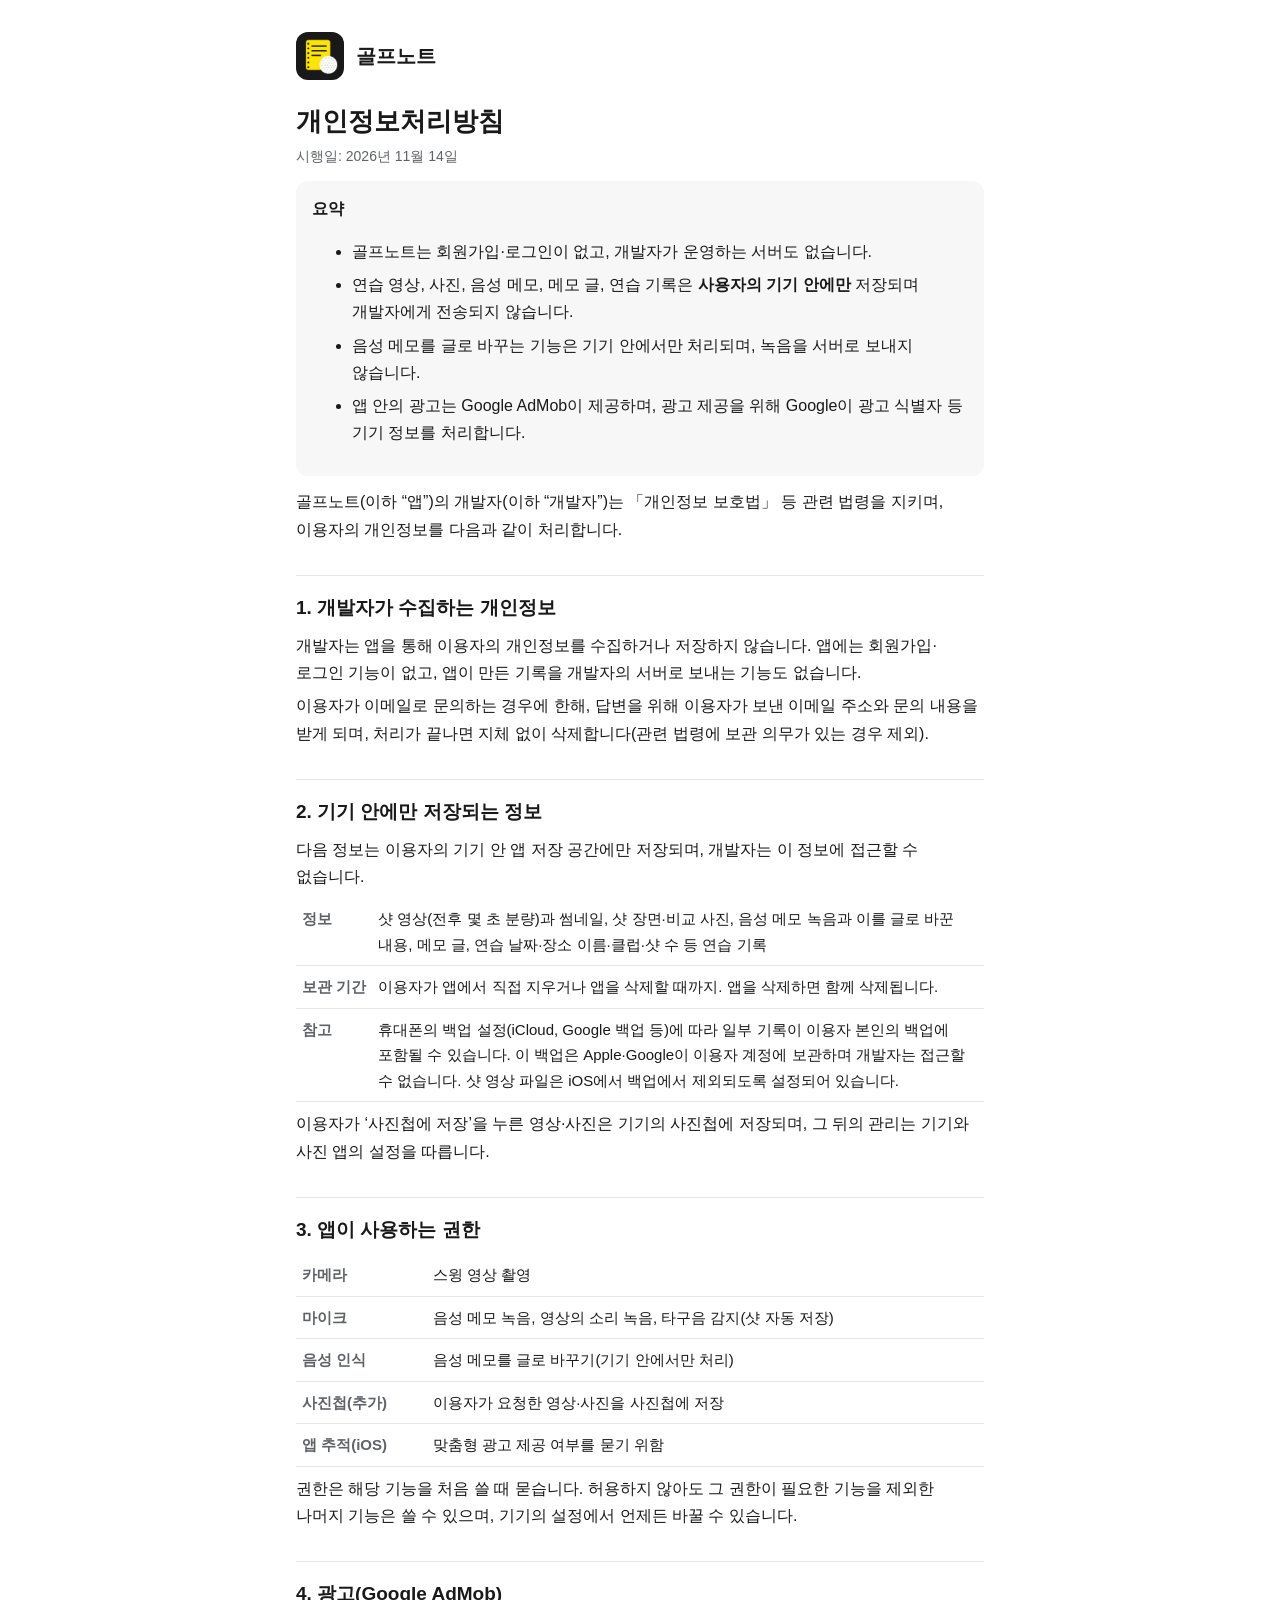
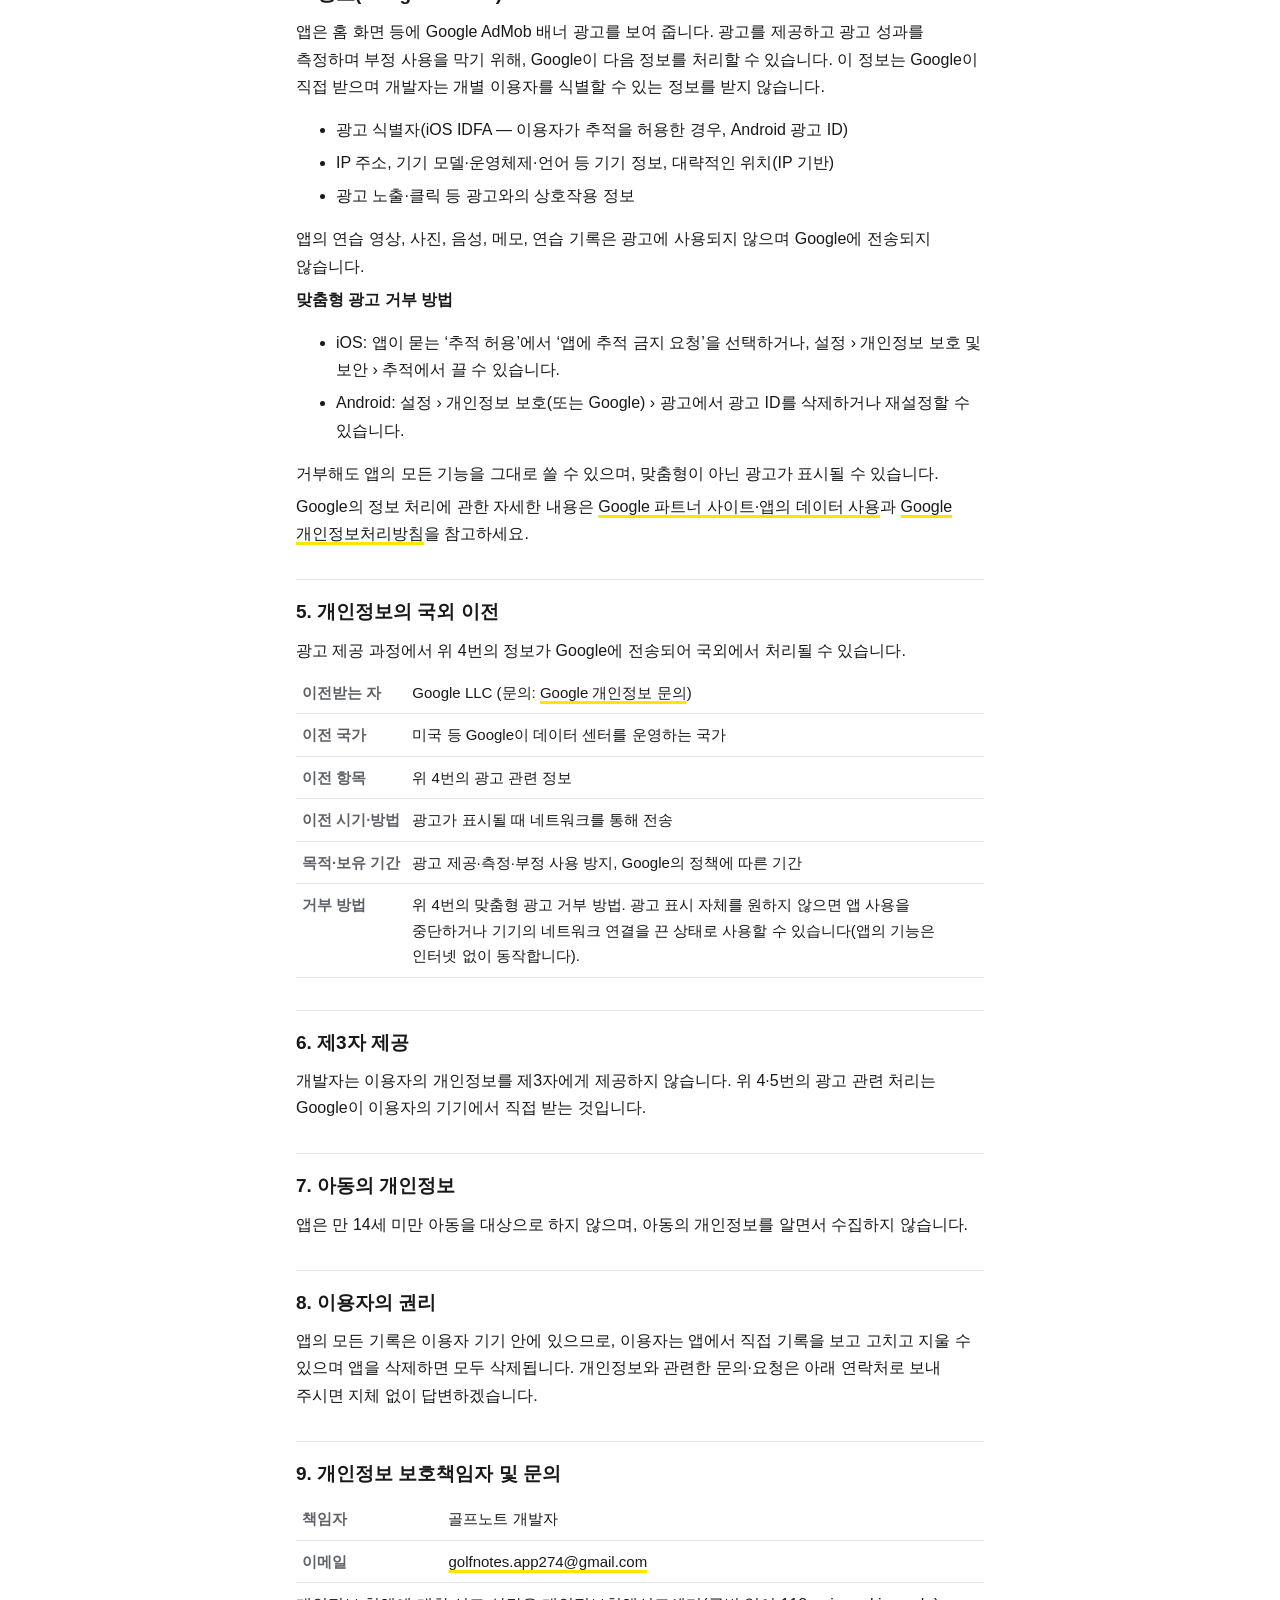
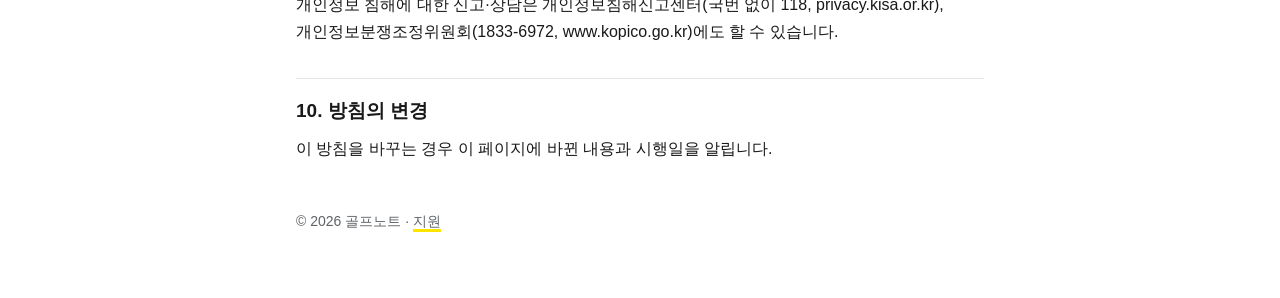
==== privacy.html @ d150ccf9 "골프노트 지원·개인정보처리방침·app-ads.txt Co-Authored-By: Claude Opus 5.5 <noreply@anthropic.com>" ====
<!doctype html>
<html lang="ko">
<head>
<meta charset="utf-8">
<meta name="viewport" content="width=device-width, initial-scale=1">
<title>골프노트 개인정보처리방침</title>
<link rel="icon" href="icon.png">
<link rel="stylesheet" href="style.css">
</head>
<body>
<main>
<header><img src="icon.png" alt=""><a href="./">골프노트</a></header>

<h1>개인정보처리방침</h1>
<p class="muted">시행일: 2026년 11월 14일</p>

<div class="box">
<strong>요약</strong>
<ul>
<li>골프노트는 회원가입·로그인이 없고, 개발자가 운영하는 서버도 없습니다.</li>
<li>연습 영상, 사진, 음성 메모, 메모 글, 연습 기록은 <strong>사용자의 기기 안에만</strong> 저장되며 개발자에게 전송되지 않습니다.</li>
<li>음성 메모를 글로 바꾸는 기능은 기기 안에서만 처리되며, 녹음을 서버로 보내지 않습니다.</li>
<li>앱 안의 광고는 Google AdMob이 제공하며, 광고 제공을 위해 Google이 광고 식별자 등 기기 정보를 처리합니다.</li>
</ul>
</div>

<p>골프노트(이하 “앱”)의 개발자(이하 “개발자”)는 「개인정보 보호법」 등 관련 법령을 지키며, 이용자의 개인정보를 다음과 같이 처리합니다.</p>

<h2>1. 개발자가 수집하는 개인정보</h2>
<p>개발자는 앱을 통해 이용자의 개인정보를 수집하거나 저장하지 않습니다. 앱에는 회원가입·로그인 기능이 없고, 앱이 만든 기록을 개발자의 서버로 보내는 기능도 없습니다.</p>
<p>이용자가 이메일로 문의하는 경우에 한해, 답변을 위해 이용자가 보낸 이메일 주소와 문의 내용을 받게 되며, 처리가 끝나면 지체 없이 삭제합니다(관련 법령에 보관 의무가 있는 경우 제외).</p>

<h2>2. 기기 안에만 저장되는 정보</h2>
<p>다음 정보는 이용자의 기기 안 앱 저장 공간에만 저장되며, 개발자는 이 정보에 접근할 수 없습니다.</p>
<table>
<tr><th>정보</th><td>샷 영상(전후 몇 초 분량)과 썸네일, 샷 장면·비교 사진, 음성 메모 녹음과 이를 글로 바꾼 내용, 메모 글, 연습 날짜·장소 이름·클럽·샷 수 등 연습 기록</td></tr>
<tr><th>보관 기간</th><td>이용자가 앱에서 직접 지우거나 앱을 삭제할 때까지. 앱을 삭제하면 함께 삭제됩니다.</td></tr>
<tr><th>참고</th><td>휴대폰의 백업 설정(iCloud, Google 백업 등)에 따라 일부 기록이 이용자 본인의 백업에 포함될 수 있습니다. 이 백업은 Apple·Google이 이용자 계정에 보관하며 개발자는 접근할 수 없습니다. 샷 영상 파일은 iOS에서 백업에서 제외되도록 설정되어 있습니다.</td></tr>
</table>
<p>이용자가 ‘사진첩에 저장’을 누른 영상·사진은 기기의 사진첩에 저장되며, 그 뒤의 관리는 기기와 사진 앱의 설정을 따릅니다.</p>

<h2>3. 앱이 사용하는 권한</h2>
<table>
<tr><th>카메라</th><td>스윙 영상 촬영</td></tr>
<tr><th>마이크</th><td>음성 메모 녹음, 영상의 소리 녹음, 타구음 감지(샷 자동 저장)</td></tr>
<tr><th>음성 인식</th><td>음성 메모를 글로 바꾸기(기기 안에서만 처리)</td></tr>
<tr><th>사진첩(추가)</th><td>이용자가 요청한 영상·사진을 사진첩에 저장</td></tr>
<tr><th>앱 추적(iOS)</th><td>맞춤형 광고 제공 여부를 묻기 위함</td></tr>
</table>
<p>권한은 해당 기능을 처음 쓸 때 묻습니다. 허용하지 않아도 그 권한이 필요한 기능을 제외한 나머지 기능은 쓸 수 있으며, 기기의 설정에서 언제든 바꿀 수 있습니다.</p>

<h2>4. 광고(Google AdMob)</h2>
<p>앱은 홈 화면 등에 Google AdMob 배너 광고를 보여 줍니다. 광고를 제공하고 광고 성과를 측정하며 부정 사용을 막기 위해, Google이 다음 정보를 처리할 수 있습니다. 이 정보는 Google이 직접 받으며 개발자는 개별 이용자를 식별할 수 있는 정보를 받지 않습니다.</p>
<ul>
<li>광고 식별자(iOS IDFA — 이용자가 추적을 허용한 경우, Android 광고 ID)</li>
<li>IP 주소, 기기 모델·운영체제·언어 등 기기 정보, 대략적인 위치(IP 기반)</li>
<li>광고 노출·클릭 등 광고와의 상호작용 정보</li>
</ul>
<p>앱의 연습 영상, 사진, 음성, 메모, 연습 기록은 광고에 사용되지 않으며 Google에 전송되지 않습니다.</p>
<p><strong>맞춤형 광고 거부 방법</strong></p>
<ul>
<li>iOS: 앱이 묻는 ‘추적 허용’에서 ‘앱에 추적 금지 요청’을 선택하거나, 설정 › 개인정보 보호 및 보안 › 추적에서 끌 수 있습니다.</li>
<li>Android: 설정 › 개인정보 보호(또는 Google) › 광고에서 광고 ID를 삭제하거나 재설정할 수 있습니다.</li>
</ul>
<p>거부해도 앱의 모든 기능을 그대로 쓸 수 있으며, 맞춤형이 아닌 광고가 표시될 수 있습니다.</p>
<p>Google의 정보 처리에 관한 자세한 내용은 <a href="https://policies.google.com/technologies/partner-sites?hl=ko">Google 파트너 사이트·앱의 데이터 사용</a>과 <a href="https://policies.google.com/privacy?hl=ko">Google 개인정보처리방침</a>을 참고하세요.</p>

<h2>5. 개인정보의 국외 이전</h2>
<p>광고 제공 과정에서 위 4번의 정보가 Google에 전송되어 국외에서 처리될 수 있습니다.</p>
<table>
<tr><th>이전받는 자</th><td>Google LLC (문의: <a href="https://support.google.com/policies/contact/general_privacy_form">Google 개인정보 문의</a>)</td></tr>
<tr><th>이전 국가</th><td>미국 등 Google이 데이터 센터를 운영하는 국가</td></tr>
<tr><th>이전 항목</th><td>위 4번의 광고 관련 정보</td></tr>
<tr><th>이전 시기·방법</th><td>광고가 표시될 때 네트워크를 통해 전송</td></tr>
<tr><th>목적·보유 기간</th><td>광고 제공·측정·부정 사용 방지, Google의 정책에 따른 기간</td></tr>
<tr><th>거부 방법</th><td>위 4번의 맞춤형 광고 거부 방법. 광고 표시 자체를 원하지 않으면 앱 사용을 중단하거나 기기의 네트워크 연결을 끈 상태로 사용할 수 있습니다(앱의 기능은 인터넷 없이 동작합니다).</td></tr>
</table>

<h2>6. 제3자 제공</h2>
<p>개발자는 이용자의 개인정보를 제3자에게 제공하지 않습니다. 위 4·5번의 광고 관련 처리는 Google이 이용자의 기기에서 직접 받는 것입니다.</p>

<h2>7. 아동의 개인정보</h2>
<p>앱은 만 14세 미만 아동을 대상으로 하지 않으며, 아동의 개인정보를 알면서 수집하지 않습니다.</p>

<h2>8. 이용자의 권리</h2>
<p>앱의 모든 기록은 이용자 기기 안에 있으므로, 이용자는 앱에서 직접 기록을 보고 고치고 지울 수 있으며 앱을 삭제하면 모두 삭제됩니다. 개인정보와 관련한 문의·요청은 아래 연락처로 보내 주시면 지체 없이 답변하겠습니다.</p>

<h2>9. 개인정보 보호책임자 및 문의</h2>
<table>
<tr><th>책임자</th><td>골프노트 개발자</td></tr>
<tr><th>이메일</th><td><a href="mailto:golfnotes.app274@gmail.com">golfnotes.app274@gmail.com</a></td></tr>
</table>
<p>개인정보 침해에 대한 신고·상담은 개인정보침해신고센터(국번 없이 118, privacy.kisa.or.kr), 개인정보분쟁조정위원회(1833-6972, www.kopico.go.kr)에도 할 수 있습니다.</p>

<h2>10. 방침의 변경</h2>
<p>이 방침을 바꾸는 경우 이 페이지에 바뀐 내용과 시행일을 알립니다.</p>

<footer>© 2026 골프노트 · <a href="./">지원</a></footer>
</main>
</body>
</html>
---- style.css ----
:root { --bg:#ffffff; --fg:#191919; --muted:#5f6368; --line:#e6e6e6; --accent:#fee500; --card:#f7f7f8; }
@media (prefers-color-scheme: dark) { :root { --bg:#191919; --fg:#f2f2f2; --muted:#a8a8a8; --line:#333; --card:#232323; } }
* { box-sizing: border-box; }
body { margin:0; background:var(--bg); color:var(--fg); font:16px/1.7 -apple-system, BlinkMacSystemFont, "Apple SD Gothic Neo", "Noto Sans KR", sans-serif; word-break: keep-all; }
main { max-width: 720px; margin: 0 auto; padding: 32px 16px 64px; }
header { display:flex; align-items:center; gap:12px; margin-bottom: 24px; }
header img { width:48px; height:48px; border-radius:12px; }
header a { color:inherit; text-decoration:none; font-weight:700; font-size:20px; }
h1 { font-size: 26px; line-height:1.35; margin: 8px 0 4px; }
h2 { font-size: 19px; margin: 32px 0 8px; padding-top: 16px; border-top: 1px solid var(--line); }
p, li { margin: 6px 0; }
.muted { color: var(--muted); font-size: 14px; }
.box { background: var(--card); border-radius: 12px; padding: 14px 16px; margin: 12px 0; }
table { width:100%; border-collapse: collapse; font-size: 15px; margin: 8px 0; }
th, td { text-align:left; vertical-align: top; padding: 8px 6px; border-bottom: 1px solid var(--line); }
th { white-space: nowrap; color: var(--muted); font-weight: 600; }
a { color: inherit; text-decoration-color: var(--accent); text-decoration-thickness: 3px; text-underline-offset: 3px; }
.btn { display:inline-block; background: var(--accent); color:#191919; padding: 10px 16px; border-radius: 10px; font-weight: 700; text-decoration: none; }
footer { margin-top: 48px; color: var(--muted); font-size: 14px; }
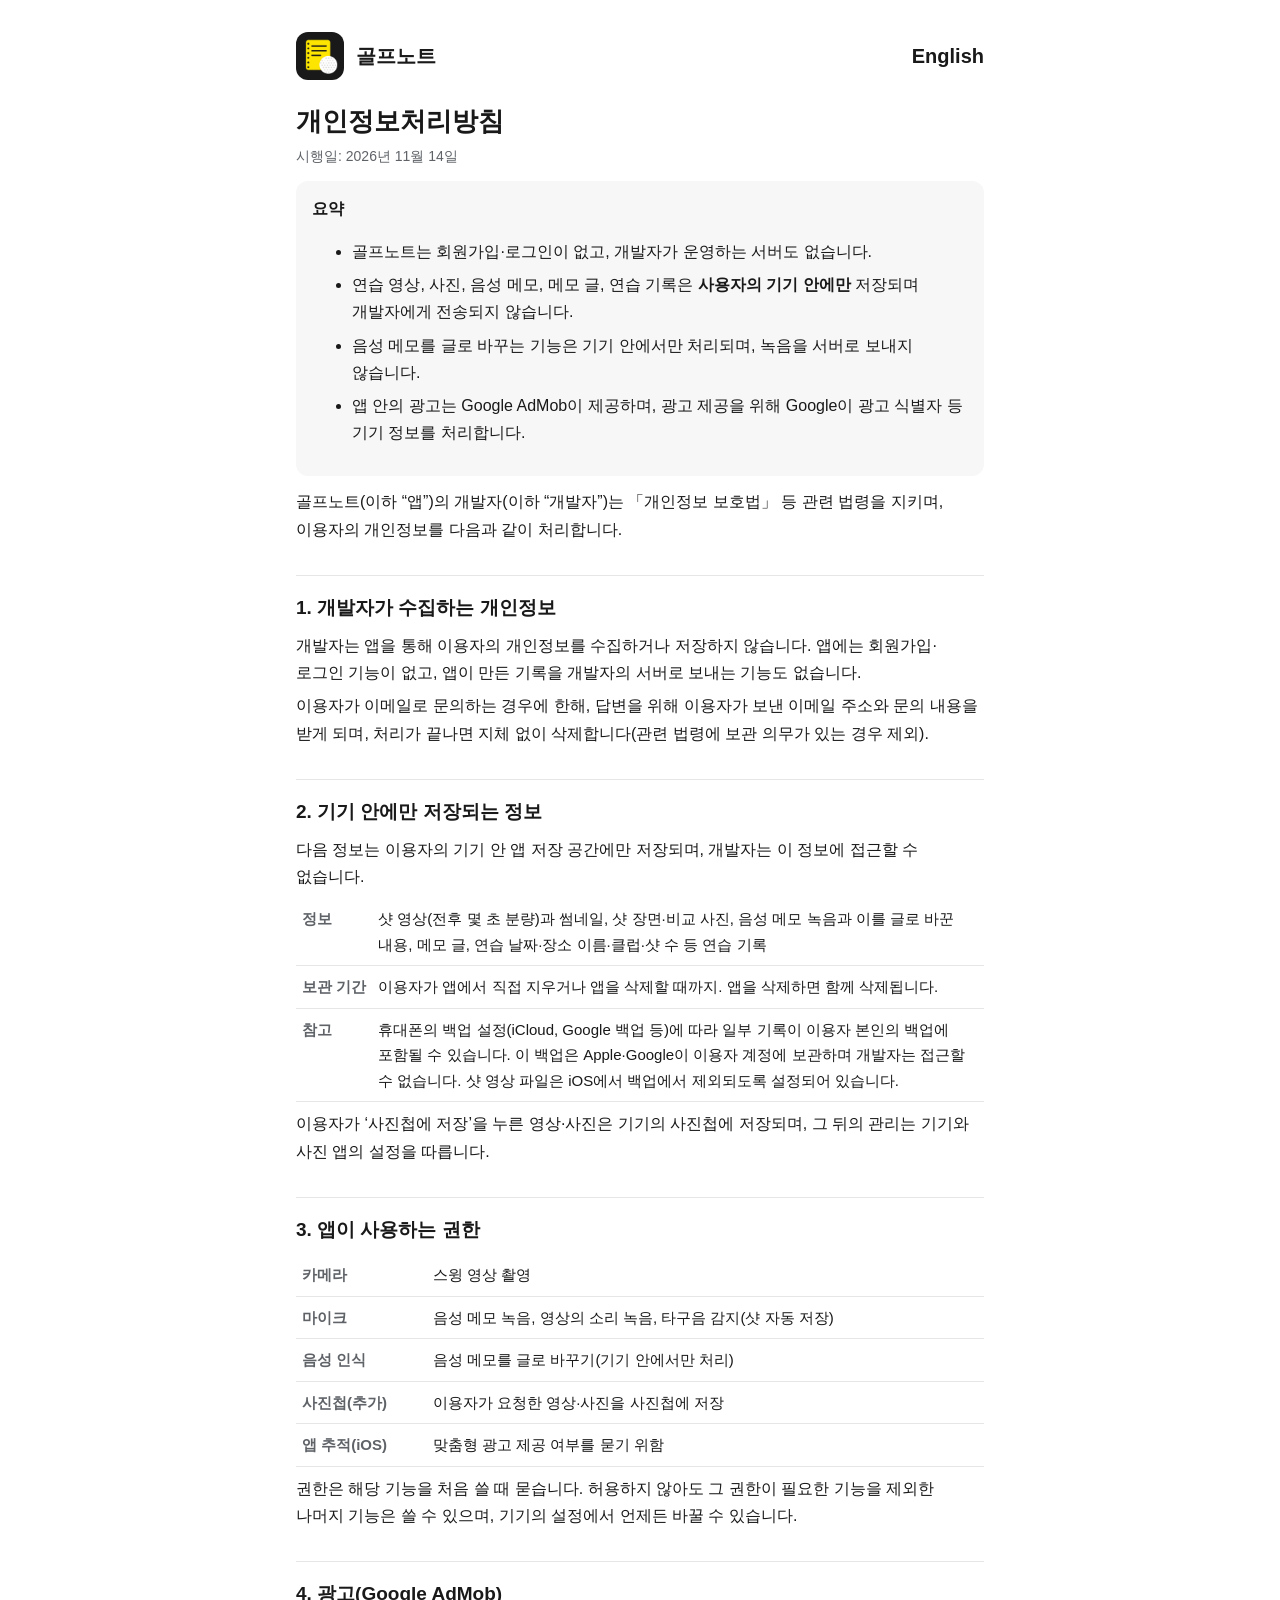
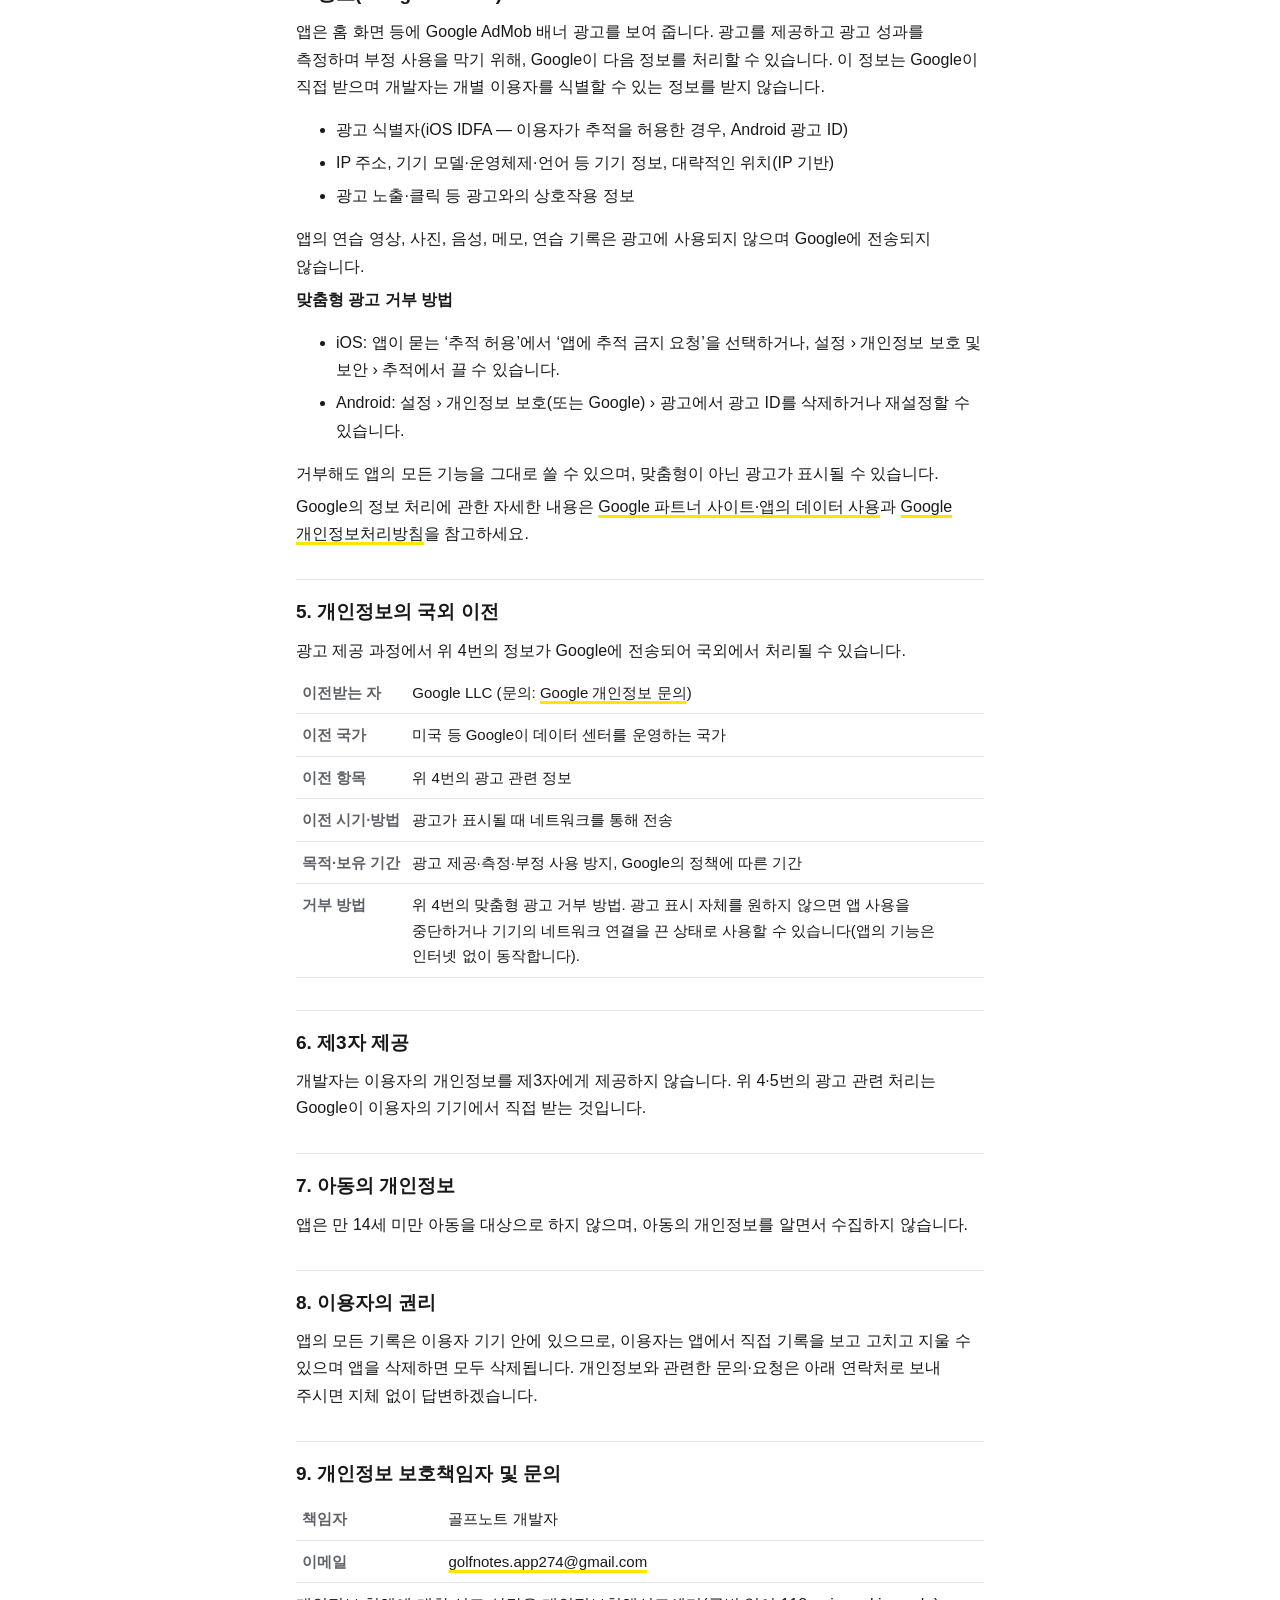
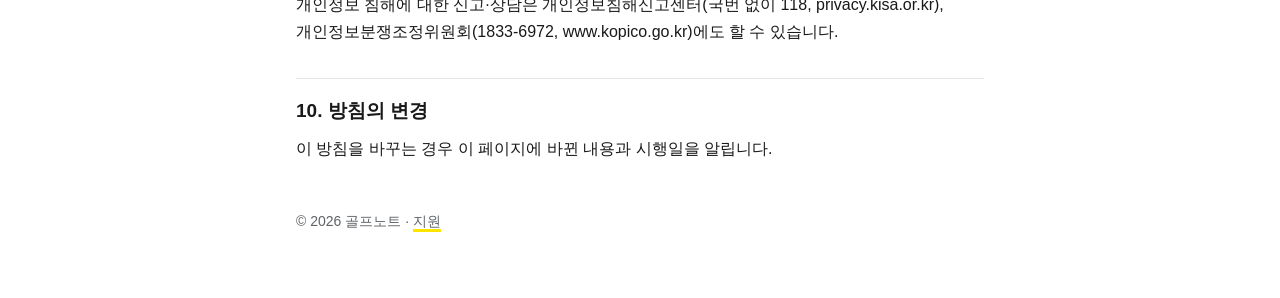
==== commit 303d042a: "영어 지원·개인정보처리방침 페이지(en/), 언어 링크 Co-Authored-By: Claude Opus 5.5 <noreply@anthropic.com>" ====
--- a/privacy.html
+++ b/privacy.html
@@ -6,10 +6,11 @@
 <title>골프노트 개인정보처리방침</title>
 <link rel="icon" href="icon.png">
 <link rel="stylesheet" href="style.css">
+<link rel="alternate" hreflang="en" href="https://cks274-droid.github.io/en/privacy.html">
 </head>
 <body>
 <main>
-<header><img src="icon.png" alt=""><a href="./">골프노트</a></header>
+<header><img src="icon.png" alt=""><a href="./">골프노트</a><span class="lang"><a href="en/privacy.html" lang="en">English</a></span></header>
 
 <h1>개인정보처리방침</h1>
 <p class="muted">시행일: 2026년 11월 14일</p>
--- a/style.css
+++ b/style.css
@@ -17,3 +17,5 @@
 a { color: inherit; text-decoration-color: var(--accent); text-decoration-thickness: 3px; text-underline-offset: 3px; }
 .btn { display:inline-block; background: var(--accent); color:#191919; padding: 10px 16px; border-radius: 10px; font-weight: 700; text-decoration: none; }
 footer { margin-top: 48px; color: var(--muted); font-size: 14px; }
+.lang { margin-left: auto; font-size: 15px; }
+.lang a { font-weight: 600; }
